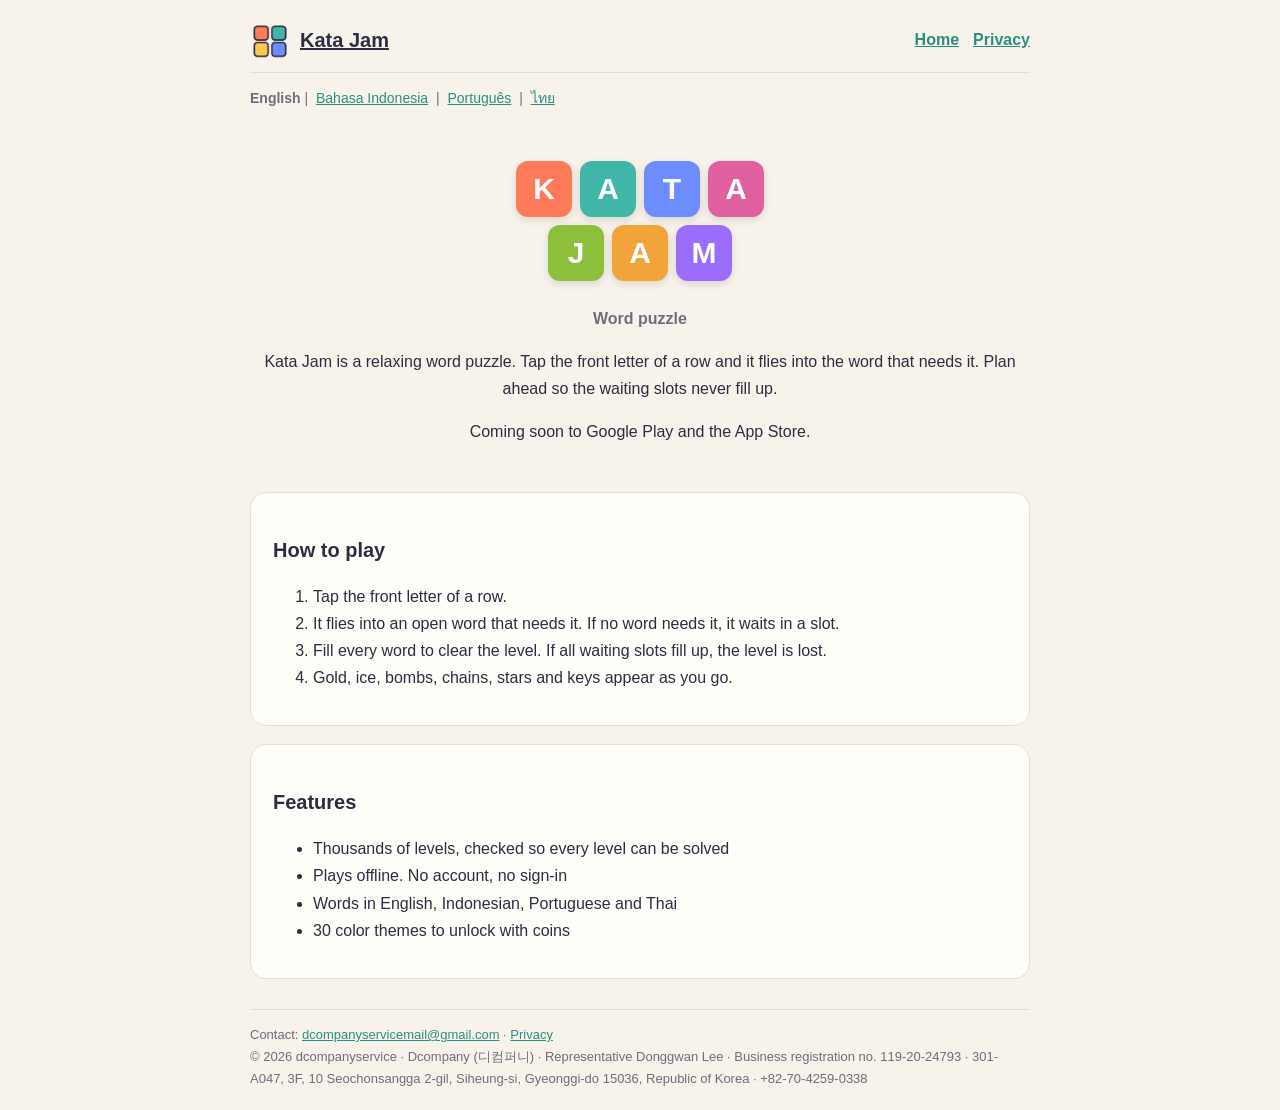
==== en/index.html @ c900d790 "Kata Jam 홈페이지 첫 게시: 소개 · 개인정보 처리방침(en/id/pt/th) · app-ads.txt Co-Authored-By: Claude Opus 5.5 <norep" ====
<!DOCTYPE html><html lang="en"><head><meta charset="UTF-8"><meta name="viewport" content="width=device-width,initial-scale=1"><title>Kata Jam - Word puzzle</title><meta name="description" content="Kata Jam is a relaxing word puzzle. Tap the front letter of a row and it flies into the word that needs it. Plan ahead so the waiting slots never fill up."><link rel="canonical" href="https://katajam.store/en/"><link rel="alternate" hreflang="en" href="https://katajam.store/en/"><link rel="alternate" hreflang="id" href="https://katajam.store/id/"><link rel="alternate" hreflang="pt" href="https://katajam.store/pt/"><link rel="alternate" hreflang="th" href="https://katajam.store/th/"><link rel="alternate" hreflang="x-default" href="https://katajam.store/en/"><link rel="icon" type="image/png" href="/assets/icon.png"><link rel="stylesheet" href="/assets/style.css"></head><body><div class="wrap"><header><a class="brand" href="/en/"><img src="/assets/icon.png" alt="">Kata Jam</a><nav><a href="/en/">Home</a><a href="/en/privacy/">Privacy</a></nav></header><p class="langs"><b>English</b> | <a href="/id/">Bahasa Indonesia</a> | <a href="/pt/">Português</a> | <a href="/th/">ไทย</a></p><section class="hero"><div class="tiles"><div><div class="row"><span style="background:#ff7a59">K</span><span style="background:#3fb6a8">A</span><span style="background:#6c8cff">T</span><span style="background:#e05fa0">A</span></div><div class="row"><span style="background:#8bbf3c">J</span><span style="background:#f2a33a">A</span><span style="background:#9b6cff">M</span></div></div></div><p class="tag">Word puzzle</p><p>Kata Jam is a relaxing word puzzle. Tap the front letter of a row and it flies into the word that needs it. Plan ahead so the waiting slots never fill up.</p><p>Coming soon to Google Play and the App Store.</p></section><div class="card"><h2>How to play</h2><ol><li>Tap the front letter of a row.</li><li>It flies into an open word that needs it. If no word needs it, it waits in a slot.</li><li>Fill every word to clear the level. If all waiting slots fill up, the level is lost.</li><li>Gold, ice, bombs, chains, stars and keys appear as you go.</li></ol></div><div class="card"><h2>Features</h2><ul><li>Thousands of levels, checked so every level can be solved</li><li>Plays offline. No account, no sign-in</li><li>Words in English, Indonesian, Portuguese and Thai</li><li>30 color themes to unlock with coins</li></ul></div><footer>Contact: <a href="mailto:dcompanyservicemail@gmail.com">dcompanyservicemail@gmail.com</a> &middot; <a href="/en/privacy/">Privacy</a><br>&copy; 2026 dcompanyservice &middot; Dcompany (디컴퍼니) &middot; Representative Donggwan Lee &middot; Business registration no. 119-20-24793 &middot; 301-A047, 3F, 10 Seochonsangga 2-gil, Siheung-si, Gyeonggi-do 15036, Republic of Korea &middot; +82-70-4259-0338</footer></div></body></html>
---- assets/style.css ----
:root{--bg:#f7f3ea;--ink:#2b2d42;--muted:#6f6c7d;--card:#fffdf8;--line:#e6dfcf;--a:#3fb6a8}
*{box-sizing:border-box}body{margin:0;background:var(--bg);color:var(--ink);font-family:-apple-system,BlinkMacSystemFont,"Segoe UI",Roboto,"Noto Sans","Noto Sans Thai",Tahoma,sans-serif;line-height:1.7}
a{color:#2a8f83}.wrap{max-width:820px;margin:0 auto;padding:20px}
header{display:flex;flex-wrap:wrap;align-items:center;gap:12px;justify-content:space-between;padding-bottom:12px;border-bottom:1px solid var(--line)}
header .brand{display:flex;align-items:center;gap:10px;font-weight:800;font-size:20px;color:var(--ink)}header img{width:40px;height:40px;border-radius:10px}
nav a{margin-left:14px;font-weight:600}.langs{font-size:14px;color:var(--muted)}.langs a{margin:0 4px}
.hero{text-align:center;padding:36px 0 12px}.tiles{display:flex;justify-content:center;gap:8px;flex-wrap:wrap;margin:0 auto 4px}
.tiles span{width:56px;height:56px;border-radius:12px;color:#fff;font-weight:900;font-size:30px;display:flex;align-items:center;justify-content:center;box-shadow:0 3px 8px rgba(0,0,0,.12)}
.row{display:flex;justify-content:center;gap:8px;margin-bottom:8px}.tag{color:var(--muted);font-weight:700}
.card{background:var(--card);border:1px solid var(--line);border-radius:16px;padding:18px 22px;margin:18px 0}
.btn{display:inline-block;background:var(--a);color:#fff;font-weight:800;padding:12px 26px;border-radius:999px;margin-top:8px}
h1{font-size:28px;margin:8px 0}h2{font-size:20px;margin:22px 0 6px}footer{color:var(--muted);font-size:13px;border-top:1px solid var(--line);margin-top:30px;padding-top:14px}
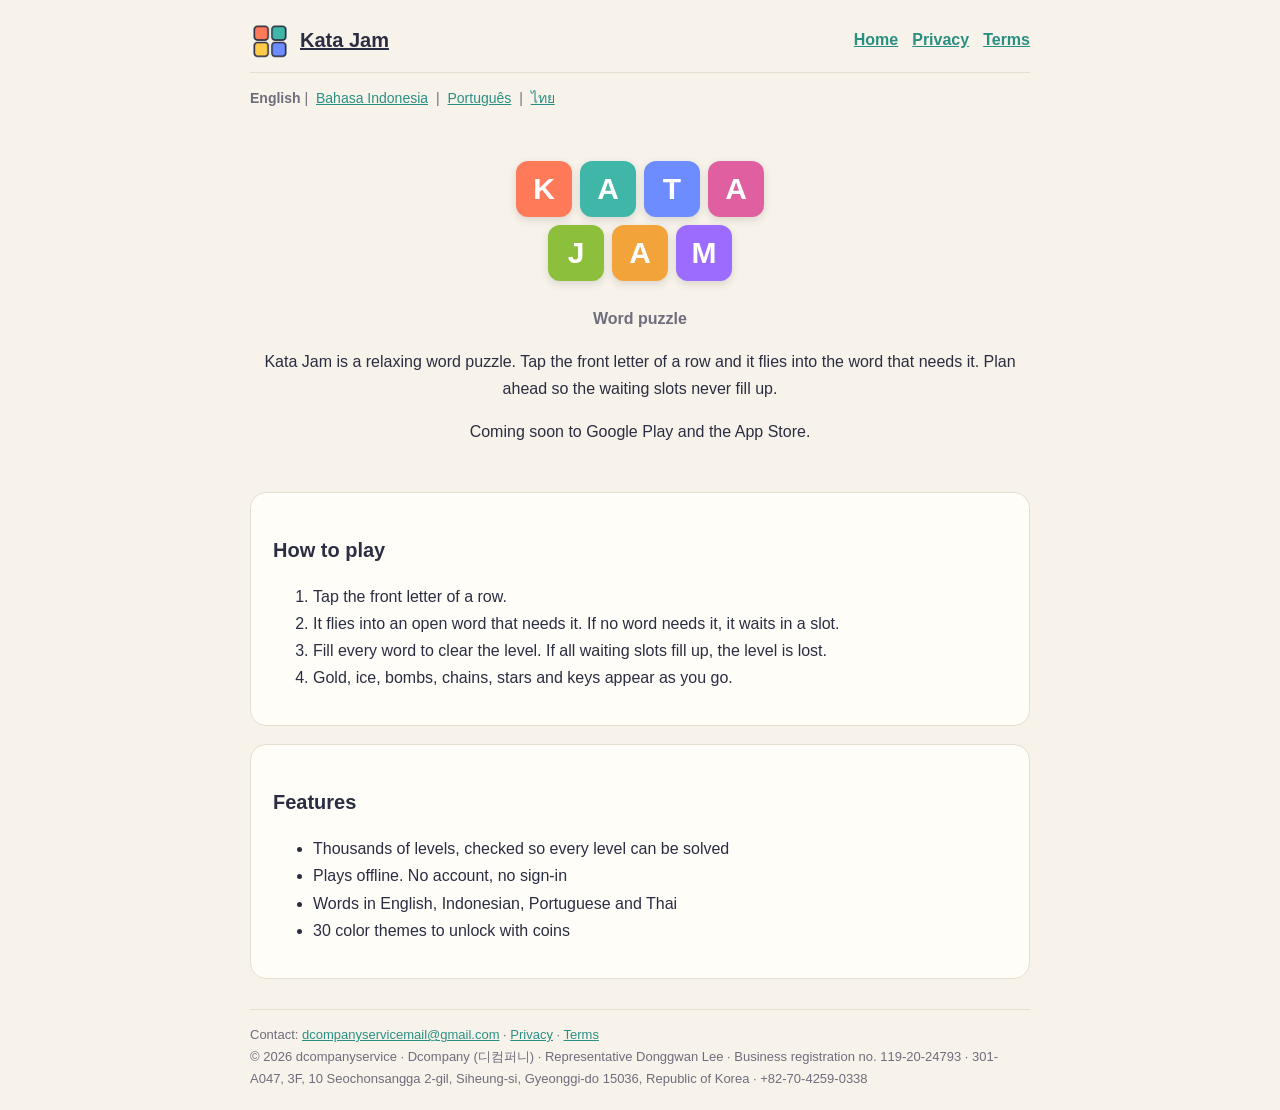
==== commit a684dc1a: "이용약관 4개 언어 추가 · 사이트 안내에 Cloudflare 반영 Co-Authored-By: Claude Opus 5.5 <noreply@anthropic.com>" ====
--- a/en/index.html
+++ b/en/index.html
@@ -1 +1 @@
-<!DOCTYPE html><html lang="en"><head><meta charset="UTF-8"><meta name="viewport" content="width=device-width,initial-scale=1"><title>Kata Jam - Word puzzle</title><meta name="description" content="Kata Jam is a relaxing word puzzle. Tap the front letter of a row and it flies into the word that needs it. Plan ahead so the waiting slots never fill up."><link rel="canonical" href="https://katajam.store/en/"><link rel="alternate" hreflang="en" href="https://katajam.store/en/"><link rel="alternate" hreflang="id" href="https://katajam.store/id/"><link rel="alternate" hreflang="pt" href="https://katajam.store/pt/"><link rel="alternate" hreflang="th" href="https://katajam.store/th/"><link rel="alternate" hreflang="x-default" href="https://katajam.store/en/"><link rel="icon" type="image/png" href="/assets/icon.png"><link rel="stylesheet" href="/assets/style.css"></head><body><div class="wrap"><header><a class="brand" href="/en/"><img src="/assets/icon.png" alt="">Kata Jam</a><nav><a href="/en/">Home</a><a href="/en/privacy/">Privacy</a></nav></header><p class="langs"><b>English</b> | <a href="/id/">Bahasa Indonesia</a> | <a href="/pt/">Português</a> | <a href="/th/">ไทย</a></p><section class="hero"><div class="tiles"><div><div class="row"><span style="background:#ff7a59">K</span><span style="background:#3fb6a8">A</span><span style="background:#6c8cff">T</span><span style="background:#e05fa0">A</span></div><div class="row"><span style="background:#8bbf3c">J</span><span style="background:#f2a33a">A</span><span style="background:#9b6cff">M</span></div></div></div><p class="tag">Word puzzle</p><p>Kata Jam is a relaxing word puzzle. Tap the front letter of a row and it flies into the word that needs it. Plan ahead so the waiting slots never fill up.</p><p>Coming soon to Google Play and the App Store.</p></section><div class="card"><h2>How to play</h2><ol><li>Tap the front letter of a row.</li><li>It flies into an open word that needs it. If no word needs it, it waits in a slot.</li><li>Fill every word to clear the level. If all waiting slots fill up, the level is lost.</li><li>Gold, ice, bombs, chains, stars and keys appear as you go.</li></ol></div><div class="card"><h2>Features</h2><ul><li>Thousands of levels, checked so every level can be solved</li><li>Plays offline. No account, no sign-in</li><li>Words in English, Indonesian, Portuguese and Thai</li><li>30 color themes to unlock with coins</li></ul></div><footer>Contact: <a href="mailto:dcompanyservicemail@gmail.com">dcompanyservicemail@gmail.com</a> &middot; <a href="/en/privacy/">Privacy</a><br>&copy; 2026 dcompanyservice &middot; Dcompany (디컴퍼니) &middot; Representative Donggwan Lee &middot; Business registration no. 119-20-24793 &middot; 301-A047, 3F, 10 Seochonsangga 2-gil, Siheung-si, Gyeonggi-do 15036, Republic of Korea &middot; +82-70-4259-0338</footer></div></body></html>
+<!DOCTYPE html><html lang="en"><head><meta charset="UTF-8"><meta name="viewport" content="width=device-width,initial-scale=1"><title>Kata Jam - Word puzzle</title><meta name="description" content="Kata Jam is a relaxing word puzzle. Tap the front letter of a row and it flies into the word that needs it. Plan ahead so the waiting slots never fill up."><link rel="canonical" href="https://kata-jam.com/en/"><link rel="alternate" hreflang="en" href="https://kata-jam.com/en/"><link rel="alternate" hreflang="id" href="https://kata-jam.com/id/"><link rel="alternate" hreflang="pt" href="https://kata-jam.com/pt/"><link rel="alternate" hreflang="th" href="https://kata-jam.com/th/"><link rel="alternate" hreflang="x-default" href="https://kata-jam.com/en/"><link rel="icon" type="image/png" href="/assets/icon.png"><link rel="stylesheet" href="/assets/style.css"></head><body><div class="wrap"><header><a class="brand" href="/en/"><img src="/assets/icon.png" alt="">Kata Jam</a><nav><a href="/en/">Home</a><a href="/en/privacy/">Privacy</a><a href="/en/terms/">Terms</a></nav></header><p class="langs"><b>English</b> | <a href="/id/">Bahasa Indonesia</a> | <a href="/pt/">Português</a> | <a href="/th/">ไทย</a></p><section class="hero"><div class="tiles"><div><div class="row"><span style="background:#ff7a59">K</span><span style="background:#3fb6a8">A</span><span style="background:#6c8cff">T</span><span style="background:#e05fa0">A</span></div><div class="row"><span style="background:#8bbf3c">J</span><span style="background:#f2a33a">A</span><span style="background:#9b6cff">M</span></div></div></div><p class="tag">Word puzzle</p><p>Kata Jam is a relaxing word puzzle. Tap the front letter of a row and it flies into the word that needs it. Plan ahead so the waiting slots never fill up.</p><p>Coming soon to Google Play and the App Store.</p></section><div class="card"><h2>How to play</h2><ol><li>Tap the front letter of a row.</li><li>It flies into an open word that needs it. If no word needs it, it waits in a slot.</li><li>Fill every word to clear the level. If all waiting slots fill up, the level is lost.</li><li>Gold, ice, bombs, chains, stars and keys appear as you go.</li></ol></div><div class="card"><h2>Features</h2><ul><li>Thousands of levels, checked so every level can be solved</li><li>Plays offline. No account, no sign-in</li><li>Words in English, Indonesian, Portuguese and Thai</li><li>30 color themes to unlock with coins</li></ul></div><footer>Contact: <a href="mailto:dcompanyservicemail@gmail.com">dcompanyservicemail@gmail.com</a> &middot; <a href="/en/privacy/">Privacy</a> &middot; <a href="/en/terms/">Terms</a><br>&copy; 2026 dcompanyservice &middot; Dcompany (디컴퍼니) &middot; Representative Donggwan Lee &middot; Business registration no. 119-20-24793 &middot; 301-A047, 3F, 10 Seochonsangga 2-gil, Siheung-si, Gyeonggi-do 15036, Republic of Korea &middot; +82-70-4259-0338</footer></div></body></html>
